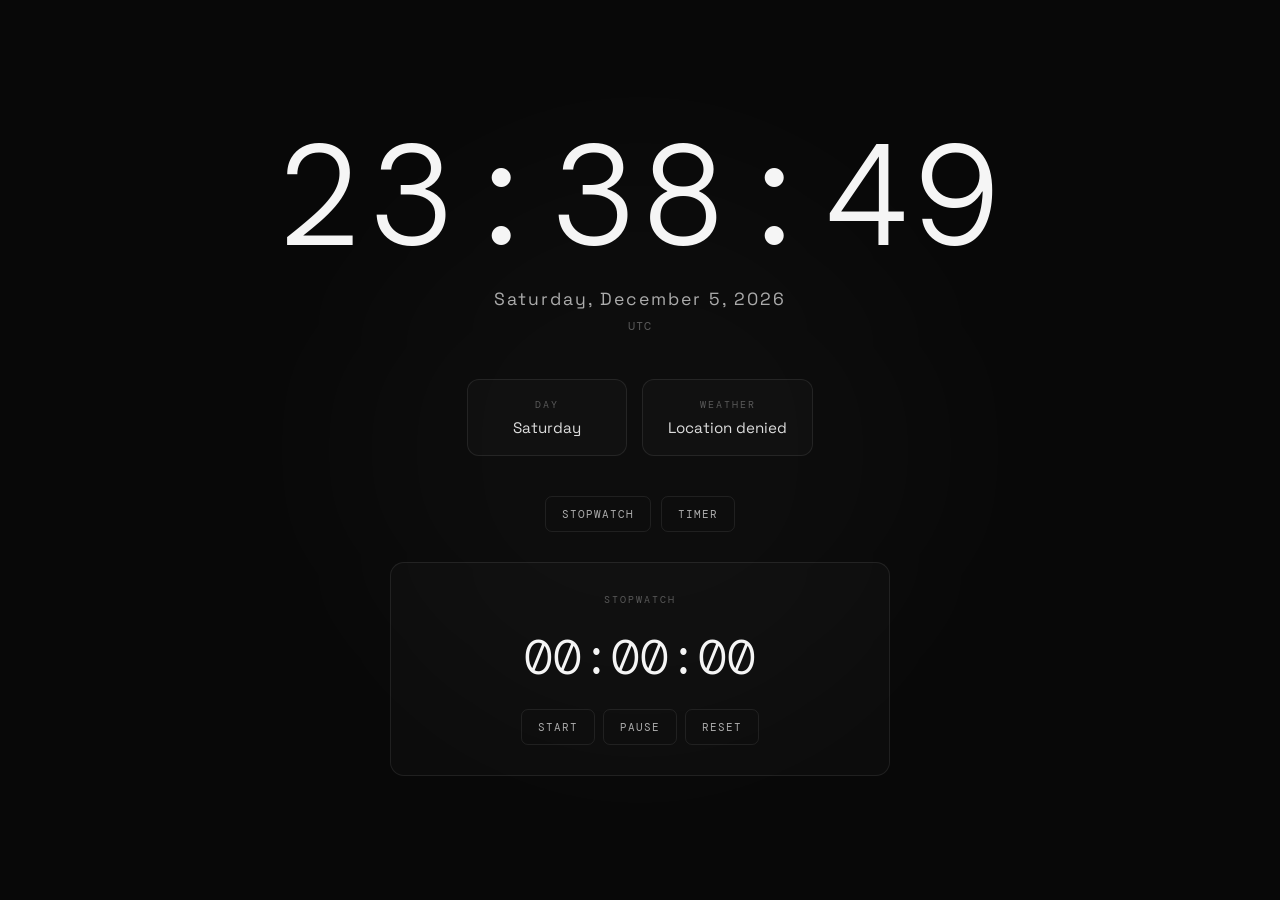
==== index.html @ 5ff955da "Rename clockindex.html to index.html" ====
<!DOCTYPE html>
<html lang="en">

<head>
    <meta charset="UTF-8">
    <meta name="viewport" content="width=device-width, initial-scale=1.0">

    <title>Clock</title>

    <link rel="preconnect" href="https://fonts.googleapis.com">
    <link rel="preconnect" href="https://fonts.gstatic.com" crossorigin>

    <link href="https://fonts.googleapis.com/css2?family=DM+Mono:wght@300;400&family=Space+Grotesk:wght@300;400;500&display=swap"
        rel="stylesheet">

    <link rel="stylesheet" href="clockstyle.css">
</head>

<body>

    <div class="background"></div>

    <main class="clock-container">

        <!-- Main Clock -->
        <section class="clock">

            <div class="time" id="time">
                00:00:00
            </div>

            <div class="date" id="date">
                Loading...
            </div>

            <div class="timezone" id="timezone">
                Loading timezone...
            </div>

        </section>


        <!-- Information -->
        <section class="info">

            <div class="info-card">
                <span class="label">DAY</span>
                <span class="value" id="day">---</span>
            </div>

            <div class="info-card">
                <span class="label">WEATHER</span>
                <span class="value" id="weather">Loading...</span>
            </div>

        </section>


        <!-- Controls -->
        <section class="tools">

            <button onclick="showStopwatch()">STOPWATCH</button>
            <button onclick="showTimer()">TIMER</button>

        </section>


        <!-- Stopwatch -->
        <section class="panel" id="stopwatch">

            <div class="panel-title">STOPWATCH</div>

            <div class="panel-time" id="stopwatchDisplay">
                00:00:00
            </div>

            <div class="panel-buttons">
                <button onclick="startStopwatch()">START</button>
                <button onclick="pauseStopwatch()">PAUSE</button>
                <button onclick="resetStopwatch()">RESET</button>
            </div>

        </section>


        <!-- Timer -->
        <section class="panel hidden" id="timer">

            <div class="panel-title">TIMER</div>

            <div class="timer-input">

                <input
                    type="number"
                    id="timerMinutes"
                    placeholder="MIN"
                    min="0"
                >

                <input
                    type="number"
                    id="timerSeconds"
                    placeholder="SEC"
                    min="0"
                    max="59"
                >

            </div>

            <div class="panel-time" id="timerDisplay">
                00:00
            </div>

            <div class="panel-buttons">

                <button onclick="startTimer()">START</button>
                <button onclick="pauseTimer()">PAUSE</button>
                <button onclick="resetTimer()">RESET</button>

            </div>

        </section>

    </main>

    <script src="clockscript.js"></script>

</body>

</html>
---- clockstyle.css ----
* {
    margin: 0;
    padding: 0;
    box-sizing: border-box;
}

:root {
    --background: #080808;
    --text: #f5f5f5;
    --secondary: #777;
    --border: rgba(255, 255, 255, 0.08);
}

body {
    min-height: 100vh;

    background: var(--background);
    color: var(--text);

    font-family: "Space Grotesk", sans-serif;

    display: flex;
    justify-content: center;
    align-items: center;

    overflow-x: hidden;
}


/* =========================
   BACKGROUND
========================= */

.background {
    position: fixed;

    width: 600px;
    height: 600px;

    border-radius: 50%;

    background: rgba(255, 255, 255, 0.025);

    filter: blur(100px);

    animation: float 12s ease-in-out infinite;

    pointer-events: none;
}

@keyframes float {

    0% {
        transform: translate(-100px, -50px);
    }

    50% {
        transform: translate(100px, 50px);
    }

    100% {
        transform: translate(-100px, -50px);
    }

}


/* =========================
   MAIN
========================= */

.clock-container {

    width: min(900px, 90%);

    text-align: center;

    padding: 40px 0;
}


/* =========================
   CLOCK
========================= */

.clock {
    animation: fadeIn 1s ease;
}

.time {

    font-family: "DM Mono", monospace;

    font-size: clamp(4rem, 12vw, 9rem);

    font-weight: 300;

    letter-spacing: 5px;

    line-height: 1;

    transition:
        opacity 0.2s ease,
        transform 0.2s ease;
}

.date {

    margin-top: 20px;

    font-size: 1.1rem;

    color: #aaa;

    letter-spacing: 2px;
}

.timezone {

    margin-top: 8px;

    font-family: "DM Mono", monospace;

    font-size: 0.75rem;

    color: #555;

    letter-spacing: 1px;
}


/* =========================
   INFORMATION
========================= */

.info {

    display: flex;

    justify-content: center;

    gap: 15px;

    margin-top: 45px;
}

.info-card {

    min-width: 160px;

    padding: 18px 25px;

    border: 1px solid var(--border);

    border-radius: 12px;

    background: rgba(255, 255, 255, 0.02);

    display: flex;

    flex-direction: column;

    gap: 7px;

    transition:
        transform 0.3s ease,
        background 0.3s ease;
}

.info-card:hover {

    transform: translateY(-4px);

    background: rgba(255, 255, 255, 0.04);
}

.label {

    font-family: "DM Mono", monospace;

    font-size: 0.65rem;

    color: #555;

    letter-spacing: 2px;
}

.value {

    font-size: 0.95rem;

    color: #ddd;
}


/* =========================
   TOOLS
========================= */

.tools {

    margin-top: 40px;

    display: flex;

    justify-content: center;

    gap: 10px;
}

button {

    font-family: "DM Mono", monospace;

    font-size: 0.7rem;

    letter-spacing: 1px;

    color: #aaa;

    background: transparent;

    border: 1px solid var(--border);

    padding: 10px 16px;

    border-radius: 7px;

    cursor: pointer;

    transition:
        color 0.2s ease,
        background 0.2s ease,
        border 0.2s ease;
}

button:hover {

    color: white;

    background: rgba(255, 255, 255, 0.05);

    border-color: rgba(255, 255, 255, 0.2);
}


/* =========================
   PANELS
========================= */

.panel {

    margin: 30px auto 0;

    max-width: 500px;

    padding: 30px;

    border: 1px solid var(--border);

    border-radius: 14px;

    background: rgba(255, 255, 255, 0.02);

    animation: panelIn 0.35s ease;
}

.hidden {
    display: none;
}

.panel-title {

    font-family: "DM Mono", monospace;

    font-size: 0.65rem;

    color: #555;

    letter-spacing: 2px;

    margin-bottom: 20px;
}

.panel-time {

    font-family: "DM Mono", monospace;

    font-size: 3rem;

    font-weight: 300;

    margin-bottom: 20px;
}

.panel-buttons {

    display: flex;

    justify-content: center;

    gap: 8px;

    flex-wrap: wrap;
}


/* =========================
   TIMER INPUT
========================= */

.timer-input {

    display: flex;

    justify-content: center;

    gap: 8px;

    margin-bottom: 20px;
}

.timer-input input {

    width: 90px;

    padding: 12px;

    text-align: center;

    background: transparent;

    border: 1px solid var(--border);

    border-radius: 7px;

    color: white;

    font-family: "DM Mono", monospace;

    outline: none;
}

.timer-input input:focus {

    border-color: rgba(255, 255, 255, 0.3);
}


/* =========================
   ANIMATIONS
========================= */

@keyframes fadeIn {

    from {
        opacity: 0;
        transform: translateY(10px);
    }

    to {
        opacity: 1;
        transform: translateY(0);
    }

}

@keyframes panelIn {

    from {
        opacity: 0;
        transform: translateY(8px);
    }

    to {
        opacity: 1;
        transform: translateY(0);
    }

}


/* =========================
   MOBILE
========================= */

@media (max-width: 600px) {

    .clock-container {
        width: 92%;
    }

    .time {
        letter-spacing: 2px;
    }

    .date {
        font-size: 0.85rem;
    }

    .info {
        flex-direction: column;
        align-items: center;
    }

    .info-card {
        width: 100%;
        max-width: 300px;
    }

}
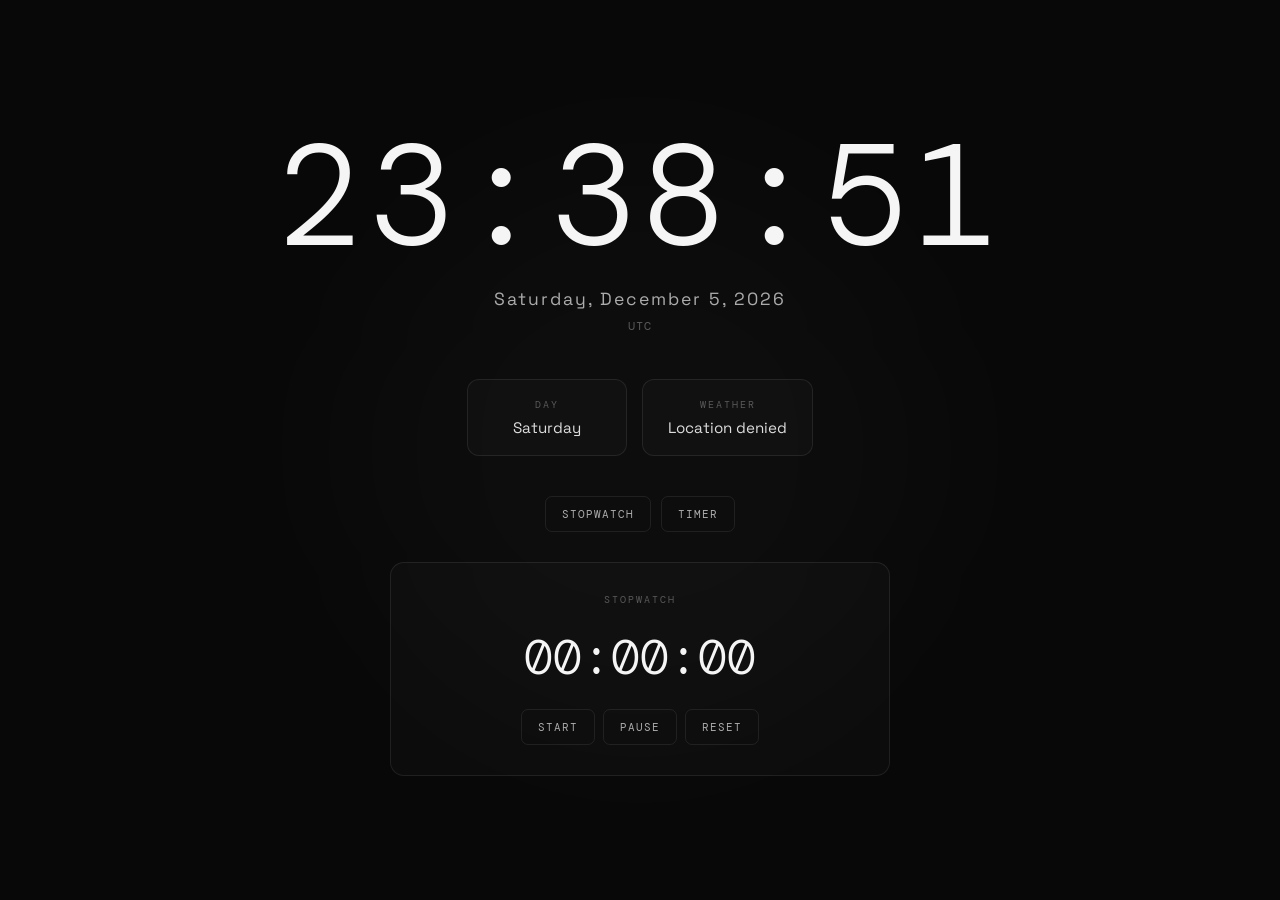
==== commit cfe4e301: "Refactor index.html with updated styles and scripts Updated the HTML structure and linked CSS and JS" ====
--- a/index.html
+++ b/index.html
@@ -13,7 +13,7 @@
     <link href="https://fonts.googleapis.com/css2?family=DM+Mono:wght@300;400&family=Space+Grotesk:wght@300;400;500&display=swap"
         rel="stylesheet">
 
-    <link rel="stylesheet" href="clockstyle.css">
+    <link rel="stylesheet" href="style.css">
 </head>
 
 <body>
@@ -123,7 +123,7 @@
 
     </main>
 
-    <script src="clockscript.js"></script>
+    <script src="script.js"></script>
 
 </body>
 
--- a/style.css
+++ b/style.css
@@ -0,0 +1,411 @@
+* {
+    margin: 0;
+    padding: 0;
+    box-sizing: border-box;
+}
+
+:root {
+    --background: #080808;
+    --text: #f5f5f5;
+    --secondary: #777;
+    --border: rgba(255, 255, 255, 0.08);
+}
+
+body {
+    min-height: 100vh;
+
+    background: var(--background);
+    color: var(--text);
+
+    font-family: "Space Grotesk", sans-serif;
+
+    display: flex;
+    justify-content: center;
+    align-items: center;
+
+    overflow-x: hidden;
+}
+
+
+/* =========================
+   BACKGROUND
+========================= */
+
+.background {
+    position: fixed;
+
+    width: 600px;
+    height: 600px;
+
+    border-radius: 50%;
+
+    background: rgba(255, 255, 255, 0.025);
+
+    filter: blur(100px);
+
+    animation: float 12s ease-in-out infinite;
+
+    pointer-events: none;
+}
+
+@keyframes float {
+
+    0% {
+        transform: translate(-100px, -50px);
+    }
+
+    50% {
+        transform: translate(100px, 50px);
+    }
+
+    100% {
+        transform: translate(-100px, -50px);
+    }
+
+}
+
+
+/* =========================
+   MAIN
+========================= */
+
+.clock-container {
+
+    width: min(900px, 90%);
+
+    text-align: center;
+
+    padding: 40px 0;
+}
+
+
+/* =========================
+   CLOCK
+========================= */
+
+.clock {
+    animation: fadeIn 1s ease;
+}
+
+.time {
+
+    font-family: "DM Mono", monospace;
+
+    font-size: clamp(4rem, 12vw, 9rem);
+
+    font-weight: 300;
+
+    letter-spacing: 5px;
+
+    line-height: 1;
+
+    transition:
+        opacity 0.2s ease,
+        transform 0.2s ease;
+}
+
+.date {
+
+    margin-top: 20px;
+
+    font-size: 1.1rem;
+
+    color: #aaa;
+
+    letter-spacing: 2px;
+}
+
+.timezone {
+
+    margin-top: 8px;
+
+    font-family: "DM Mono", monospace;
+
+    font-size: 0.75rem;
+
+    color: #555;
+
+    letter-spacing: 1px;
+}
+
+
+/* =========================
+   INFORMATION
+========================= */
+
+.info {
+
+    display: flex;
+
+    justify-content: center;
+
+    gap: 15px;
+
+    margin-top: 45px;
+}
+
+.info-card {
+
+    min-width: 160px;
+
+    padding: 18px 25px;
+
+    border: 1px solid var(--border);
+
+    border-radius: 12px;
+
+    background: rgba(255, 255, 255, 0.02);
+
+    display: flex;
+
+    flex-direction: column;
+
+    gap: 7px;
+
+    transition:
+        transform 0.3s ease,
+        background 0.3s ease;
+}
+
+.info-card:hover {
+
+    transform: translateY(-4px);
+
+    background: rgba(255, 255, 255, 0.04);
+}
+
+.label {
+
+    font-family: "DM Mono", monospace;
+
+    font-size: 0.65rem;
+
+    color: #555;
+
+    letter-spacing: 2px;
+}
+
+.value {
+
+    font-size: 0.95rem;
+
+    color: #ddd;
+}
+
+
+/* =========================
+   TOOLS
+========================= */
+
+.tools {
+
+    margin-top: 40px;
+
+    display: flex;
+
+    justify-content: center;
+
+    gap: 10px;
+}
+
+button {
+
+    font-family: "DM Mono", monospace;
+
+    font-size: 0.7rem;
+
+    letter-spacing: 1px;
+
+    color: #aaa;
+
+    background: transparent;
+
+    border: 1px solid var(--border);
+
+    padding: 10px 16px;
+
+    border-radius: 7px;
+
+    cursor: pointer;
+
+    transition:
+        color 0.2s ease,
+        background 0.2s ease,
+        border 0.2s ease;
+}
+
+button:hover {
+
+    color: white;
+
+    background: rgba(255, 255, 255, 0.05);
+
+    border-color: rgba(255, 255, 255, 0.2);
+}
+
+
+/* =========================
+   PANELS
+========================= */
+
+.panel {
+
+    margin: 30px auto 0;
+
+    max-width: 500px;
+
+    padding: 30px;
+
+    border: 1px solid var(--border);
+
+    border-radius: 14px;
+
+    background: rgba(255, 255, 255, 0.02);
+
+    animation: panelIn 0.35s ease;
+}
+
+.hidden {
+    display: none;
+}
+
+.panel-title {
+
+    font-family: "DM Mono", monospace;
+
+    font-size: 0.65rem;
+
+    color: #555;
+
+    letter-spacing: 2px;
+
+    margin-bottom: 20px;
+}
+
+.panel-time {
+
+    font-family: "DM Mono", monospace;
+
+    font-size: 3rem;
+
+    font-weight: 300;
+
+    margin-bottom: 20px;
+}
+
+.panel-buttons {
+
+    display: flex;
+
+    justify-content: center;
+
+    gap: 8px;
+
+    flex-wrap: wrap;
+}
+
+
+/* =========================
+   TIMER INPUT
+========================= */
+
+.timer-input {
+
+    display: flex;
+
+    justify-content: center;
+
+    gap: 8px;
+
+    margin-bottom: 20px;
+}
+
+.timer-input input {
+
+    width: 90px;
+
+    padding: 12px;
+
+    text-align: center;
+
+    background: transparent;
+
+    border: 1px solid var(--border);
+
+    border-radius: 7px;
+
+    color: white;
+
+    font-family: "DM Mono", monospace;
+
+    outline: none;
+}
+
+.timer-input input:focus {
+
+    border-color: rgba(255, 255, 255, 0.3);
+}
+
+
+/* =========================
+   ANIMATIONS
+========================= */
+
+@keyframes fadeIn {
+
+    from {
+        opacity: 0;
+        transform: translateY(10px);
+    }
+
+    to {
+        opacity: 1;
+        transform: translateY(0);
+    }
+
+}
+
+@keyframes panelIn {
+
+    from {
+        opacity: 0;
+        transform: translateY(8px);
+    }
+
+    to {
+        opacity: 1;
+        transform: translateY(0);
+    }
+
+}
+
+
+/* =========================
+   MOBILE
+========================= */
+
+@media (max-width: 600px) {
+
+    .clock-container {
+        width: 92%;
+    }
+
+    .time {
+        letter-spacing: 2px;
+    }
+
+    .date {
+        font-size: 0.85rem;
+    }
+
+    .info {
+        flex-direction: column;
+        align-items: center;
+    }
+
+    .info-card {
+        width: 100%;
+        max-width: 300px;
+    }
+
+}
